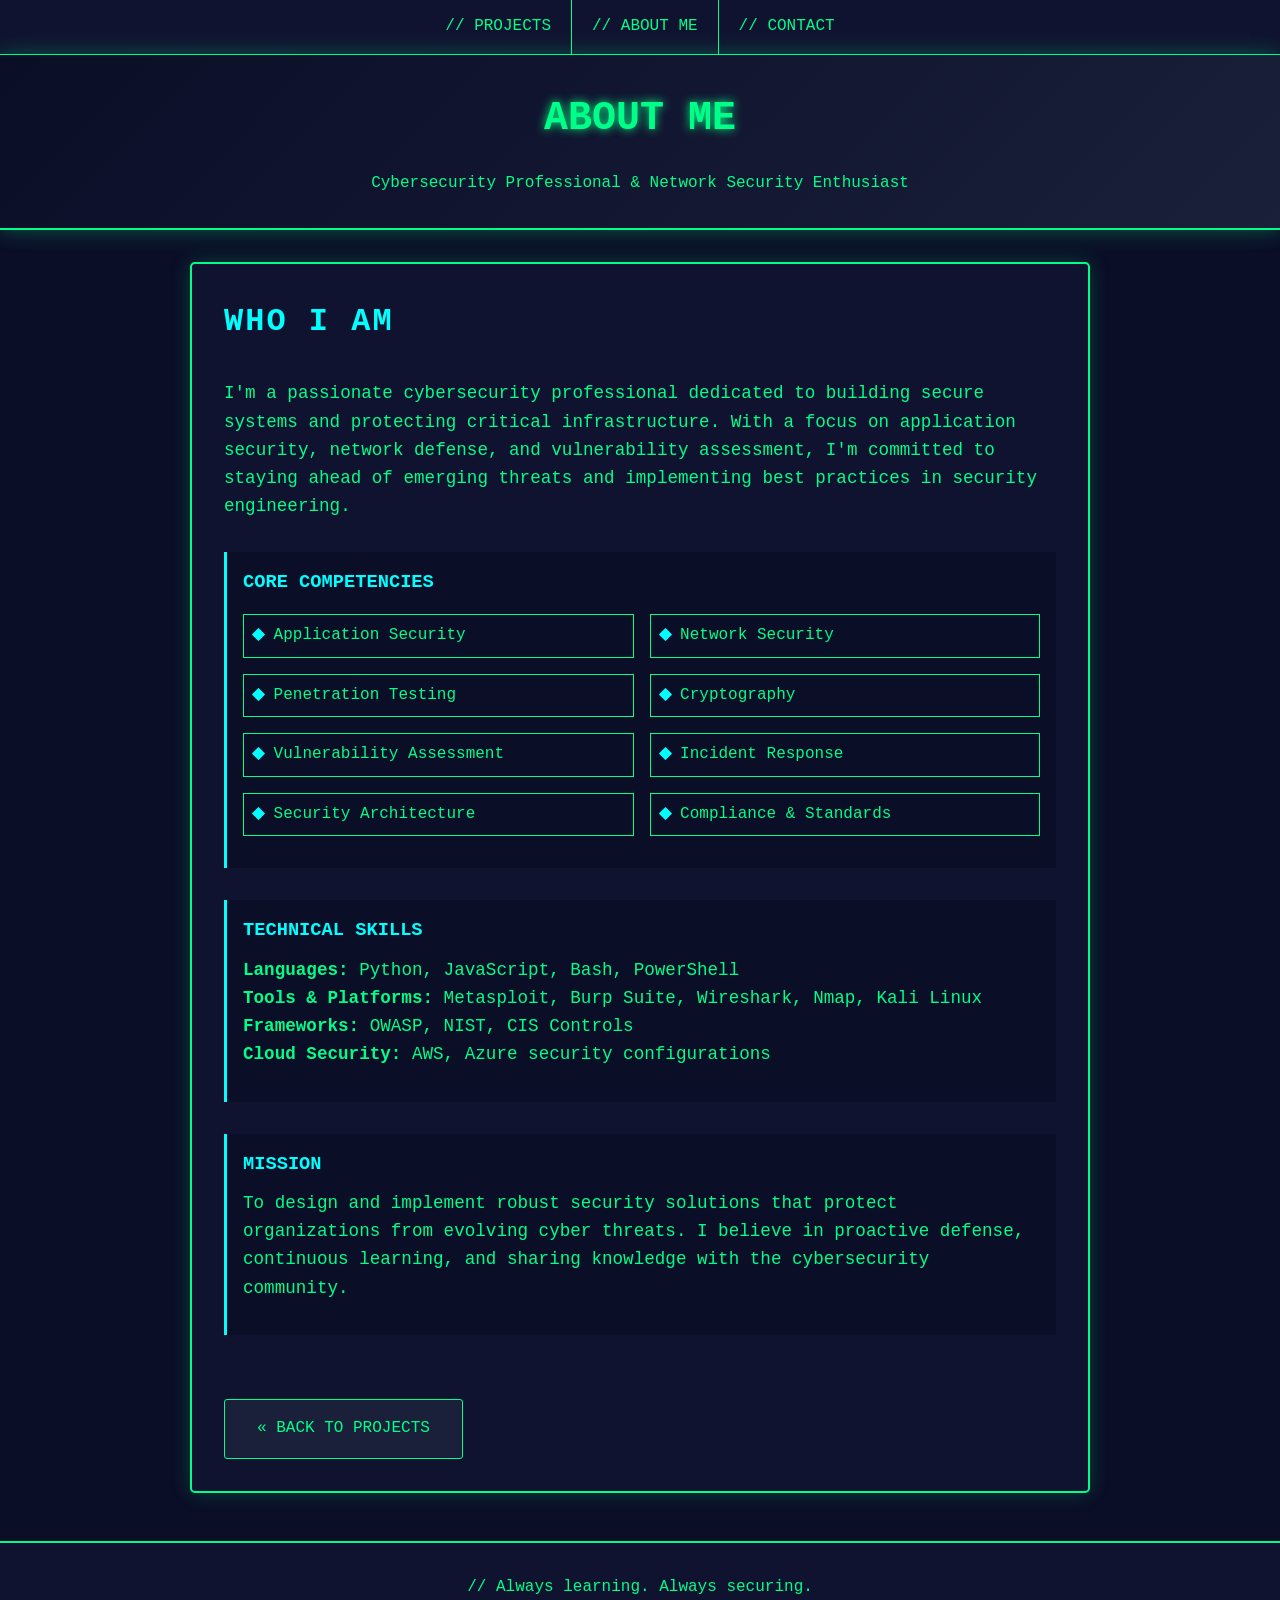
==== about.html @ 19a40cde "updated portfolio" ====
<!DOCTYPE html>
<html lang="en">
<head>
    <meta charset="UTF-8">
    <meta name="viewport" content="width=device-width, initial-scale=1.0">
    <title>About Me - Robert Walton</title>
    <style>
    * {
        margin: 0;
        padding: 0;
        box-sizing: border-box;
    }
    
    body {
        font-family: 'Courier New', monospace;
        background-color: #0a0e27;
        color: #00ff88;
        line-height: 1.6;
    }
    
    header {
        background: linear-gradient(135deg, #0a0e27 0%, #1a1f3a 100%);
        border-bottom: 2px solid #00ff88;
        padding: 2em 1em;
        text-align: center;
        box-shadow: 0 0 20px rgba(0, 255, 136, 0.3);
    }
    
    header h1 {
        font-size: 2.5em;
        text-shadow: 0 0 10px #00ff88;
        margin-bottom: 0.5em;
    }
    
    .navbar {
        background-color: #0f1330;
        border-bottom: 1px solid #00ff88;
        display: flex;
        justify-content: center;
        flex-wrap: wrap;
    }
    
    .navbar a {
        color: #00ff88;
        text-align: center;
        padding: 14px 20px;
        text-decoration: none;
        border-right: 1px solid #00ff88;
        transition: all 0.3s;
    }
    
    .navbar a:last-child {
        border-right: none;
    }
    
    .navbar a:hover {
        background-color: #1a1f3a;
        text-shadow: 0 0 10px #00ffff;
        color: #00ffff;
    }
    
    .container {
        max-width: 900px;
        margin: 2em auto;
        padding: 2em;
        background-color: #0f1330;
        border: 2px solid #00ff88;
        border-radius: 5px;
        box-shadow: 0 0 20px rgba(0, 255, 136, 0.2);
    }
    
    .container h2 {
        color: #00ffff;
        font-size: 2em;
        margin-bottom: 1em;
        text-transform: uppercase;
        letter-spacing: 2px;
    }
    
    .container p {
        margin-bottom: 1em;
        font-size: 1.1em;
    }
    
    .section {
        margin: 2em 0;
        padding: 1em;
        border-left: 3px solid #00ffff;
        background-color: #0a0e27;
    }
    
    .section h3 {
        color: #00ffff;
        margin-bottom: 0.5em;
        text-transform: uppercase;
    }
    
    .skills-list {
        list-style: none;
        margin: 1em 0;
        display: grid;
        grid-template-columns: 1fr 1fr;
        gap: 1em;
    }
    
    .skills-list li {
        padding: 0.5em;
        border: 1px solid #00ff88;
        background-color: #0a0e27;
    }
    
    .skills-list li:before {
        content: '◆ ';
        color: #00ffff;
        font-weight: bold;
    }
    
    .back-link {
        display: inline-block;
        margin-top: 2em;
        padding: 1em 2em;
        background-color: #1a1f3a;
        border: 1px solid #00ff88;
        color: #00ff88;
        text-decoration: none;
        border-radius: 3px;
        transition: all 0.3s;
    }
    
    .back-link:hover {
        background-color: #00ff88;
        color: #0f1330;
        box-shadow: 0 0 15px rgba(0, 255, 136, 0.5);
    }
    
    footer {
        background-color: #0f1330;
        border-top: 2px solid #00ff88;
        text-align: center;
        padding: 2em;
        margin-top: 3em;
        color: #00ff88;
    }
    </style>
</head>
<body>
    <div class="navbar">
        <a href="index.html">// PROJECTS</a>
        <a href="about.html">// ABOUT ME</a>
        <a href="contact.html">// CONTACT</a>
    </div>
    <header>
        <h1>ABOUT ME</h1>
        <p>Cybersecurity Professional & Network Security Enthusiast</p>
    </header>
    <div class="container">
        <h2>Who I Am</h2>
        <p>I'm a passionate cybersecurity professional dedicated to building secure systems and protecting critical infrastructure. With a focus on application security, network defense, and vulnerability assessment, I'm committed to staying ahead of emerging threats and implementing best practices in security engineering.</p>
        
        <div class="section">
            <h3>Core Competencies</h3>
            <ul class="skills-list">
                <li>Application Security</li>
                <li>Network Security</li>
                <li>Penetration Testing</li>
                <li>Cryptography</li>
                <li>Vulnerability Assessment</li>
                <li>Incident Response</li>
                <li>Security Architecture</li>
                <li>Compliance & Standards</li>
            </ul>
        </div>
        
        <div class="section">
            <h3>Technical Skills</h3>
            <p>
                <strong>Languages:</strong> Python, JavaScript, Bash, PowerShell<br>
                <strong>Tools & Platforms:</strong> Metasploit, Burp Suite, Wireshark, Nmap, Kali Linux<br>
                <strong>Frameworks:</strong> OWASP, NIST, CIS Controls<br>
                <strong>Cloud Security:</strong> AWS, Azure security configurations
            </p>
        </div>
        
        <div class="section">
            <h3>Mission</h3>
            <p>To design and implement robust security solutions that protect organizations from evolving cyber threats. I believe in proactive defense, continuous learning, and sharing knowledge with the cybersecurity community.</p>
        </div>
        
        <a href="index.html" class="back-link">« BACK TO PROJECTS</a>
    </div>
    <footer>
        <p>// Always learning. Always securing.</p>
    </footer>
</body>
</html>
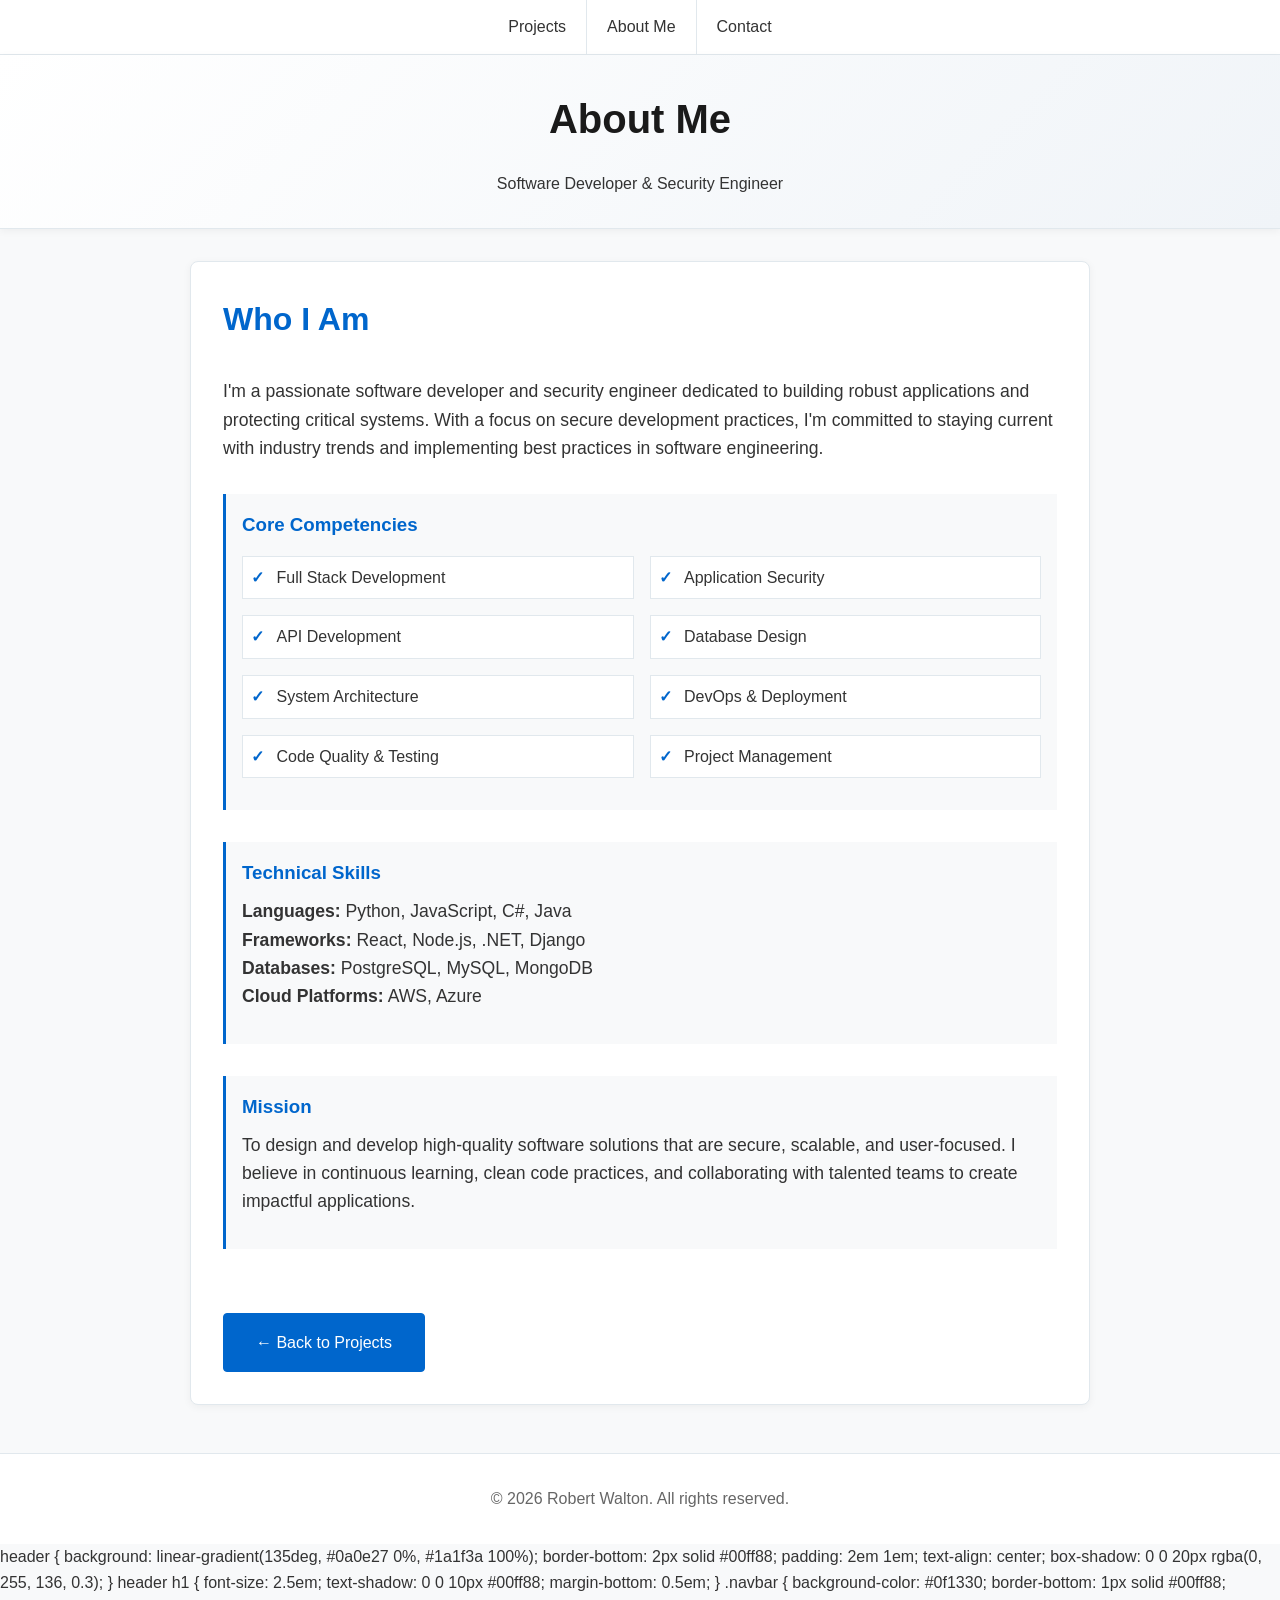
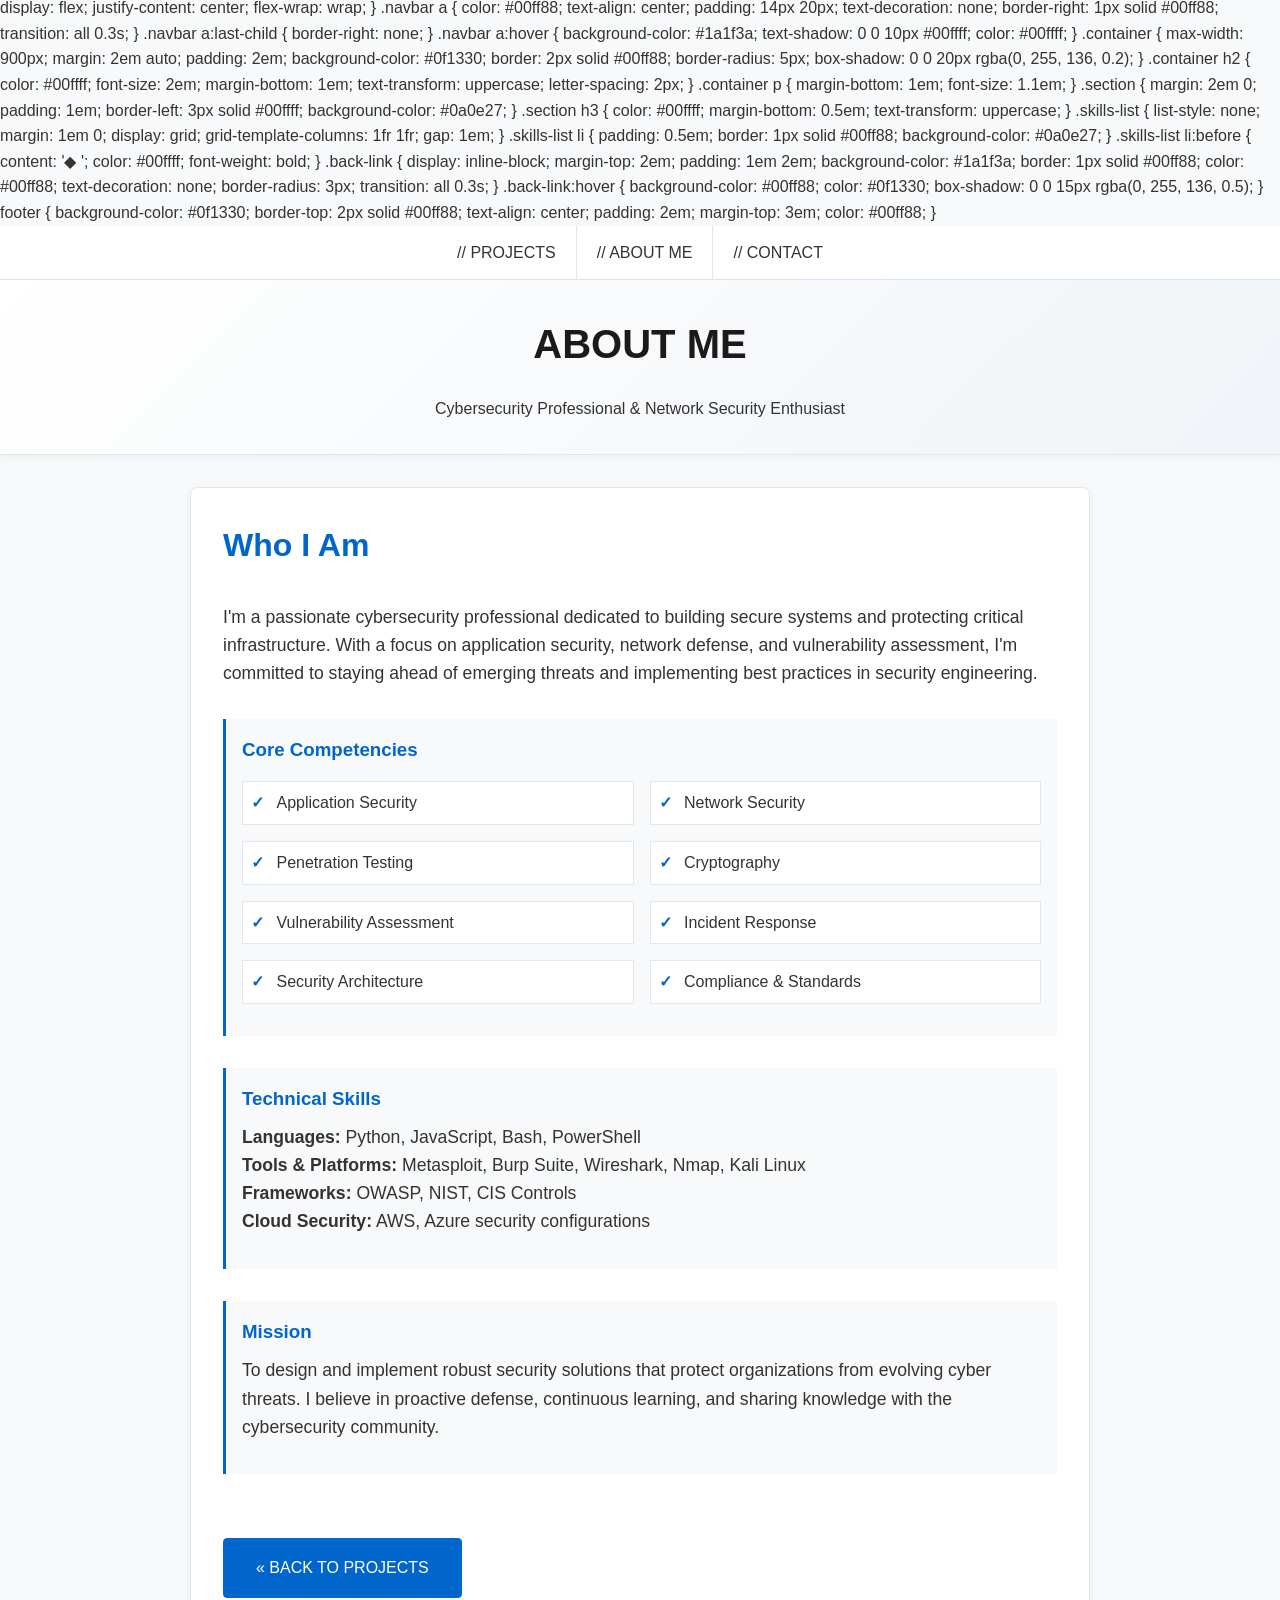
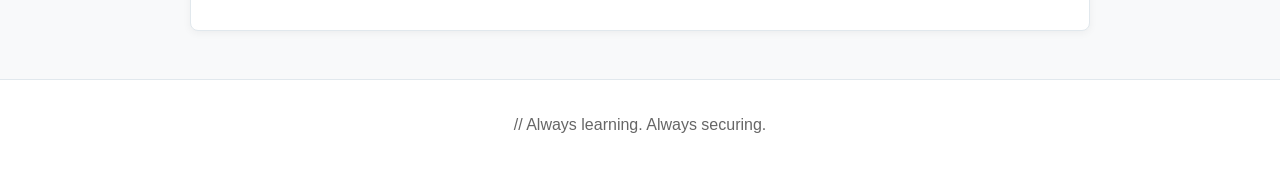
==== commit ad475198: "changes" ====
--- a/about.html
+++ b/about.html
@@ -12,11 +12,189 @@
     }
     
     body {
-        font-family: 'Courier New', monospace;
-        background-color: #0a0e27;
-        color: #00ff88;
+        font-family: -apple-system, BlinkMacSystemFont, 'Segoe UI', Roboto, 'Helvetica Neue', Arial, sans-serif;
+        background-color: #f8f9fa;
+        color: #333;
         line-height: 1.6;
     }
+    
+    header {
+        background: linear-gradient(135deg, #ffffff 0%, #f0f4f8 100%);
+        border-bottom: 1px solid #e1e8ed;
+        padding: 2em 1em;
+        text-align: center;
+        box-shadow: 0 2px 8px rgba(0, 0, 0, 0.05);
+    }
+    
+    header h1 {
+        font-size: 2.5em;
+        color: #1a1a1a;
+        margin-bottom: 0.5em;
+        font-weight: 700;
+    }
+    
+    .navbar {
+        background-color: #ffffff;
+        border-bottom: 1px solid #e1e8ed;
+        display: flex;
+        justify-content: center;
+        flex-wrap: wrap;
+        box-shadow: 0 1px 4px rgba(0, 0, 0, 0.05);
+    }
+    
+    .navbar a {
+        color: #333;
+        text-align: center;
+        padding: 14px 20px;
+        text-decoration: none;
+        border-right: 1px solid #e1e8ed;
+        transition: all 0.3s;
+        font-weight: 500;
+    }
+    
+    .navbar a:last-child {
+        border-right: none;
+    }
+    
+    .navbar a:hover {
+        background-color: #f0f4f8;
+        color: #0066cc;
+    }
+    
+    .container {
+        max-width: 900px;
+        margin: 2em auto;
+        padding: 2em;
+        background-color: #ffffff;
+        border: 1px solid #e1e8ed;
+        border-radius: 8px;
+        box-shadow: 0 2px 8px rgba(0, 0, 0, 0.05);
+    }
+    
+    .container h2 {
+        color: #0066cc;
+        font-size: 2em;
+        margin-bottom: 1em;
+        font-weight: 700;
+    }
+    
+    .container p {
+        margin-bottom: 1em;
+        font-size: 1.1em;
+    }
+    
+    .section {
+        margin: 2em 0;
+        padding: 1em;
+        border-left: 3px solid #0066cc;
+        background-color: #f8f9fa;
+    }
+    
+    .section h3 {
+        color: #0066cc;
+        margin-bottom: 0.5em;
+        font-weight: 600;
+    }
+    
+    .skills-list {
+        list-style: none;
+        margin: 1em 0;
+        display: grid;
+        grid-template-columns: 1fr 1fr;
+        gap: 1em;
+    }
+    
+    .skills-list li {
+        padding: 0.5em;
+        border: 1px solid #e1e8ed;
+        background-color: #ffffff;
+    }
+    
+    .skills-list li:before {
+        content: '✓ ';
+        color: #0066cc;
+        font-weight: bold;
+        margin-right: 0.5em;
+    }
+    
+    .back-link {
+        display: inline-block;
+        margin-top: 2em;
+        padding: 1em 2em;
+        background-color: #0066cc;
+        border: 1px solid #0066cc;
+        color: #ffffff;
+        text-decoration: none;
+        border-radius: 4px;
+        transition: all 0.3s;
+        font-weight: 500;
+    }
+    
+    .back-link:hover {
+        background-color: #0052a3;
+        box-shadow: 0 4px 12px rgba(0, 102, 204, 0.2);
+    }
+    
+    footer {
+        background-color: #ffffff;
+        border-top: 1px solid #e1e8ed;
+        text-align: center;
+        padding: 2em;
+        margin-top: 3em;
+        color: #666;
+    }
+    </style>
+</head>
+<body>
+    <div class="navbar">
+        <a href="index.html">Projects</a>
+        <a href="about.html">About Me</a>
+        <a href="contact.html">Contact</a>
+    </div>
+    <header>
+        <h1>About Me</h1>
+        <p>Software Developer & Security Engineer</p>
+    </header>
+    <div class="container">
+        <h2>Who I Am</h2>
+        <p>I'm a passionate software developer and security engineer dedicated to building robust applications and protecting critical systems. With a focus on secure development practices, I'm committed to staying current with industry trends and implementing best practices in software engineering.</p>
+        
+        <div class="section">
+            <h3>Core Competencies</h3>
+            <ul class="skills-list">
+                <li>Full Stack Development</li>
+                <li>Application Security</li>
+                <li>API Development</li>
+                <li>Database Design</li>
+                <li>System Architecture</li>
+                <li>DevOps & Deployment</li>
+                <li>Code Quality & Testing</li>
+                <li>Project Management</li>
+            </ul>
+        </div>
+        
+        <div class="section">
+            <h3>Technical Skills</h3>
+            <p>
+                <strong>Languages:</strong> Python, JavaScript, C#, Java<br>
+                <strong>Frameworks:</strong> React, Node.js, .NET, Django<br>
+                <strong>Databases:</strong> PostgreSQL, MySQL, MongoDB<br>
+                <strong>Cloud Platforms:</strong> AWS, Azure
+            </p>
+        </div>
+        
+        <div class="section">
+            <h3>Mission</h3>
+            <p>To design and develop high-quality software solutions that are secure, scalable, and user-focused. I believe in continuous learning, clean code practices, and collaborating with talented teams to create impactful applications.</p>
+        </div>
+        
+        <a href="index.html" class="back-link">← Back to Projects</a>
+    </div>
+    <footer>
+        <p>&copy; 2026 Robert Walton. All rights reserved.</p>
+    </footer>
+</body>
+</html>
     
     header {
         background: linear-gradient(135deg, #0a0e27 0%, #1a1f3a 100%);
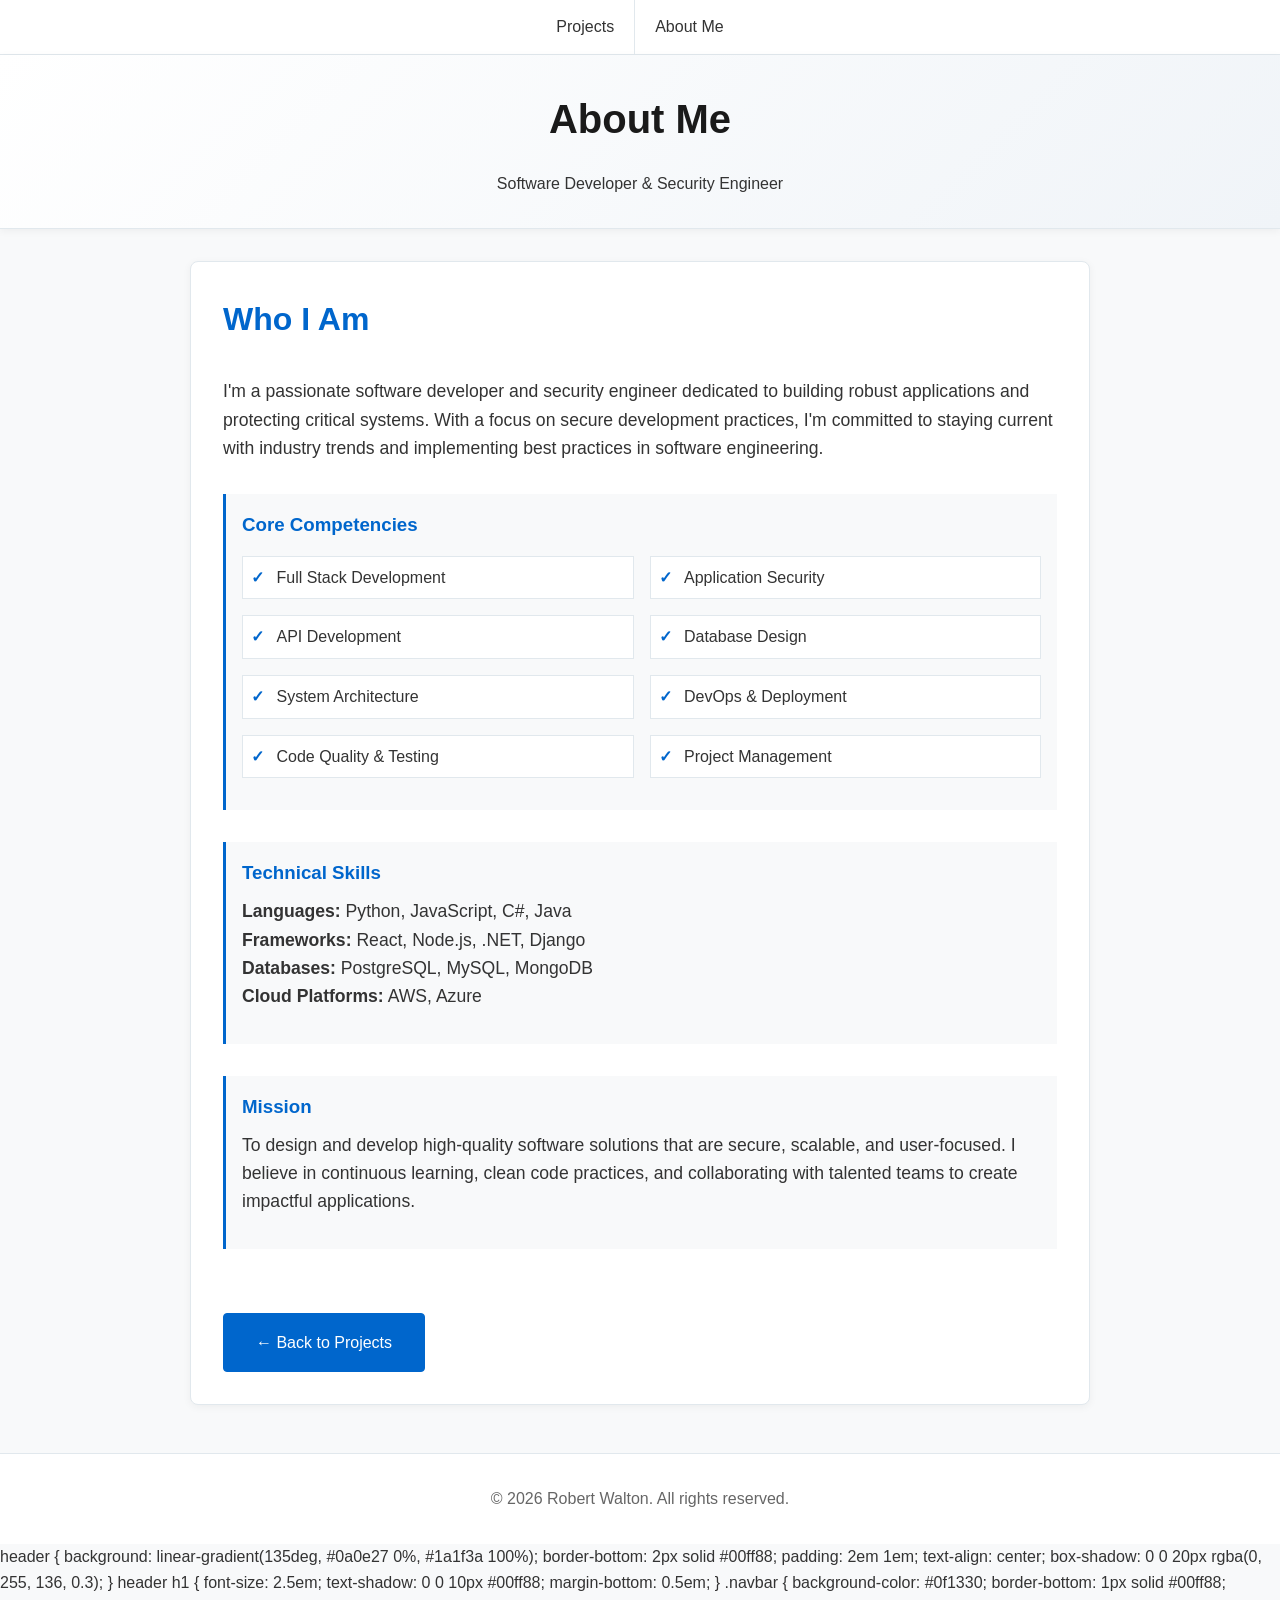
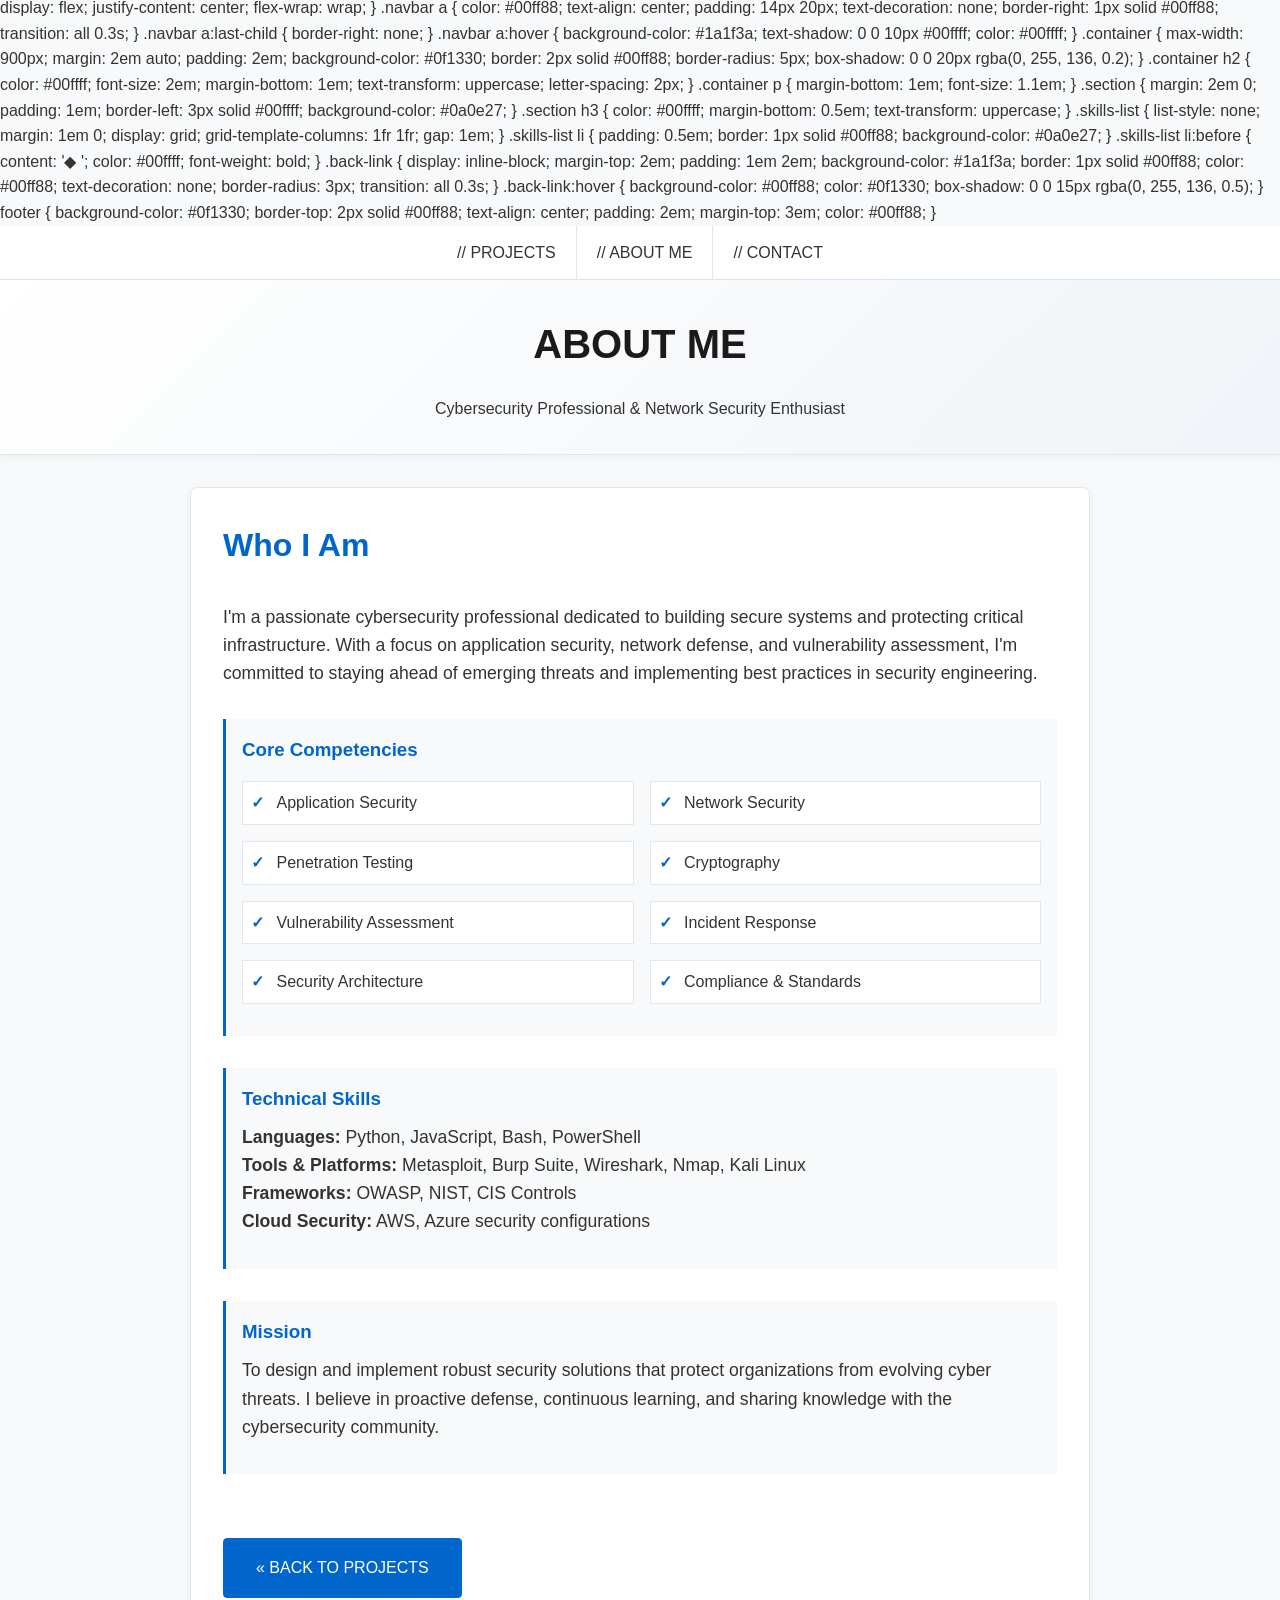
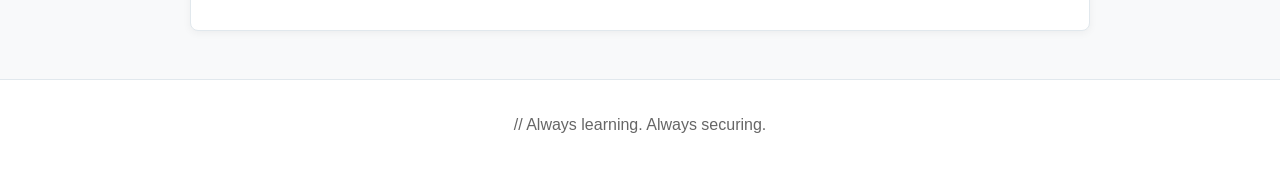
==== commit 5d14d470: "theme" ====
--- a/about.html
+++ b/about.html
@@ -149,7 +149,6 @@
     <div class="navbar">
         <a href="index.html">Projects</a>
         <a href="about.html">About Me</a>
-        <a href="contact.html">Contact</a>
     </div>
     <header>
         <h1>About Me</h1>
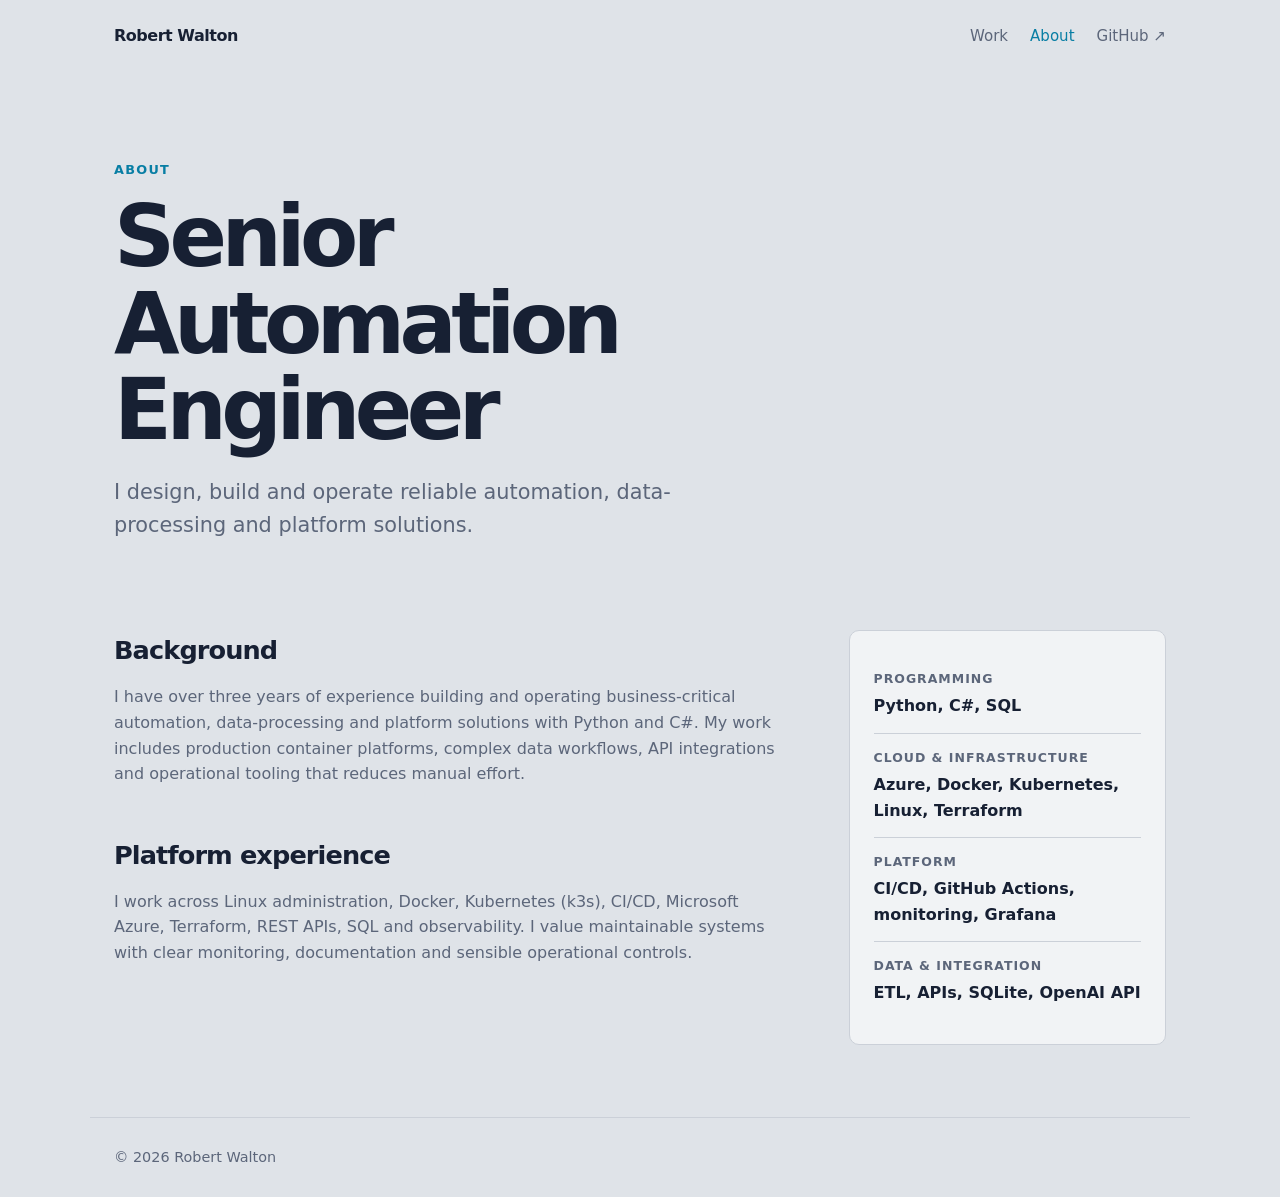
==== commit 524f511c: "Changes" ====
--- a/about.html
+++ b/about.html
@@ -1,372 +1,44 @@
-<!DOCTYPE html>
+<!doctype html>
 <html lang="en">
 <head>
-    <meta charset="UTF-8">
-    <meta name="viewport" content="width=device-width, initial-scale=1.0">
-    <title>About Me - Robert Walton</title>
-    <style>
-    * {
-        margin: 0;
-        padding: 0;
-        box-sizing: border-box;
-    }
-    
-    body {
-        font-family: -apple-system, BlinkMacSystemFont, 'Segoe UI', Roboto, 'Helvetica Neue', Arial, sans-serif;
-        background-color: #f8f9fa;
-        color: #333;
-        line-height: 1.6;
-    }
-    
-    header {
-        background: linear-gradient(135deg, #ffffff 0%, #f0f4f8 100%);
-        border-bottom: 1px solid #e1e8ed;
-        padding: 2em 1em;
-        text-align: center;
-        box-shadow: 0 2px 8px rgba(0, 0, 0, 0.05);
-    }
-    
-    header h1 {
-        font-size: 2.5em;
-        color: #1a1a1a;
-        margin-bottom: 0.5em;
-        font-weight: 700;
-    }
-    
-    .navbar {
-        background-color: #ffffff;
-        border-bottom: 1px solid #e1e8ed;
-        display: flex;
-        justify-content: center;
-        flex-wrap: wrap;
-        box-shadow: 0 1px 4px rgba(0, 0, 0, 0.05);
-    }
-    
-    .navbar a {
-        color: #333;
-        text-align: center;
-        padding: 14px 20px;
-        text-decoration: none;
-        border-right: 1px solid #e1e8ed;
-        transition: all 0.3s;
-        font-weight: 500;
-    }
-    
-    .navbar a:last-child {
-        border-right: none;
-    }
-    
-    .navbar a:hover {
-        background-color: #f0f4f8;
-        color: #0066cc;
-    }
-    
-    .container {
-        max-width: 900px;
-        margin: 2em auto;
-        padding: 2em;
-        background-color: #ffffff;
-        border: 1px solid #e1e8ed;
-        border-radius: 8px;
-        box-shadow: 0 2px 8px rgba(0, 0, 0, 0.05);
-    }
-    
-    .container h2 {
-        color: #0066cc;
-        font-size: 2em;
-        margin-bottom: 1em;
-        font-weight: 700;
-    }
-    
-    .container p {
-        margin-bottom: 1em;
-        font-size: 1.1em;
-    }
-    
-    .section {
-        margin: 2em 0;
-        padding: 1em;
-        border-left: 3px solid #0066cc;
-        background-color: #f8f9fa;
-    }
-    
-    .section h3 {
-        color: #0066cc;
-        margin-bottom: 0.5em;
-        font-weight: 600;
-    }
-    
-    .skills-list {
-        list-style: none;
-        margin: 1em 0;
-        display: grid;
-        grid-template-columns: 1fr 1fr;
-        gap: 1em;
-    }
-    
-    .skills-list li {
-        padding: 0.5em;
-        border: 1px solid #e1e8ed;
-        background-color: #ffffff;
-    }
-    
-    .skills-list li:before {
-        content: '✓ ';
-        color: #0066cc;
-        font-weight: bold;
-        margin-right: 0.5em;
-    }
-    
-    .back-link {
-        display: inline-block;
-        margin-top: 2em;
-        padding: 1em 2em;
-        background-color: #0066cc;
-        border: 1px solid #0066cc;
-        color: #ffffff;
-        text-decoration: none;
-        border-radius: 4px;
-        transition: all 0.3s;
-        font-weight: 500;
-    }
-    
-    .back-link:hover {
-        background-color: #0052a3;
-        box-shadow: 0 4px 12px rgba(0, 102, 204, 0.2);
-    }
-    
-    footer {
-        background-color: #ffffff;
-        border-top: 1px solid #e1e8ed;
-        text-align: center;
-        padding: 2em;
-        margin-top: 3em;
-        color: #666;
-    }
-    </style>
+  <meta charset="utf-8">
+  <meta name="viewport" content="width=device-width, initial-scale=1">
+  <meta name="description" content="Professional background for Robert Walton, Senior Automation Engineer.">
+  <title>About — Robert Walton</title>
+  <link rel="stylesheet" href="styles.css">
 </head>
 <body>
-    <div class="navbar">
-        <a href="index.html">Projects</a>
-        <a href="about.html">About Me</a>
-    </div>
-    <header>
-        <h1>About Me</h1>
-        <p>Software Developer & Security Engineer</p>
-    </header>
-    <div class="container">
-        <h2>Who I Am</h2>
-        <p>I'm a passionate software developer and security engineer dedicated to building robust applications and protecting critical systems. With a focus on secure development practices, I'm committed to staying current with industry trends and implementing best practices in software engineering.</p>
-        
-        <div class="section">
-            <h3>Core Competencies</h3>
-            <ul class="skills-list">
-                <li>Full Stack Development</li>
-                <li>Application Security</li>
-                <li>API Development</li>
-                <li>Database Design</li>
-                <li>System Architecture</li>
-                <li>DevOps & Deployment</li>
-                <li>Code Quality & Testing</li>
-                <li>Project Management</li>
-            </ul>
-        </div>
-        
-        <div class="section">
-            <h3>Technical Skills</h3>
-            <p>
-                <strong>Languages:</strong> Python, JavaScript, C#, Java<br>
-                <strong>Frameworks:</strong> React, Node.js, .NET, Django<br>
-                <strong>Databases:</strong> PostgreSQL, MySQL, MongoDB<br>
-                <strong>Cloud Platforms:</strong> AWS, Azure
-            </p>
-        </div>
-        
-        <div class="section">
-            <h3>Mission</h3>
-            <p>To design and develop high-quality software solutions that are secure, scalable, and user-focused. I believe in continuous learning, clean code practices, and collaborating with talented teams to create impactful applications.</p>
-        </div>
-        
-        <a href="index.html" class="back-link">← Back to Projects</a>
-    </div>
-    <footer>
-        <p>&copy; 2026 Robert Walton. All rights reserved.</p>
-    </footer>
+  <header class="site-header">
+    <a class="brand" href="index.html">Robert Walton</a>
+    <nav class="site-nav" aria-label="Primary navigation">
+      <a href="index.html#work">Work</a>
+      <a href="about.html" aria-current="page">About</a>
+      <a href="https://github.com/RobWalton1" target="_blank" rel="noreferrer">GitHub ↗</a>
+    </nav>
+  </header>
+  <main>
+    <section class="page-intro">
+      <p class="eyebrow">About</p>
+      <h1>Senior Automation Engineer</h1>
+      <p class="lead">I design, build and operate reliable automation, data-processing and platform solutions.</p>
+    </section>
+    <section class="content case-study">
+      <div>
+        <h2>Background</h2>
+        <p>I have over three years of experience building and operating business-critical automation, data-processing and platform solutions with Python and C#. My work includes production container platforms, complex data workflows, API integrations and operational tooling that reduces manual effort.</p>
+        <h2>Platform experience</h2>
+        <p>I work across Linux administration, Docker, Kubernetes (k3s), CI/CD, Microsoft Azure, Terraform, REST APIs, SQL and observability. I value maintainable systems with clear monitoring, documentation and sensible operational controls.</p>
+      </div>
+      <aside>
+        <dl class="details">
+          <div><dt>Programming</dt><dd>Python, C#, SQL</dd></div>
+          <div><dt>Cloud & infrastructure</dt><dd>Azure, Docker, Kubernetes, Linux, Terraform</dd></div>
+          <div><dt>Platform</dt><dd>CI/CD, GitHub Actions, monitoring, Grafana</dd></div>
+          <div><dt>Data & integration</dt><dd>ETL, APIs, SQLite, OpenAI API</dd></div>
+        </dl>
+      </aside>
+    </section>
+  </main>
+  <footer>© 2026 Robert Walton</footer>
 </body>
 </html>
-    
-    header {
-        background: linear-gradient(135deg, #0a0e27 0%, #1a1f3a 100%);
-        border-bottom: 2px solid #00ff88;
-        padding: 2em 1em;
-        text-align: center;
-        box-shadow: 0 0 20px rgba(0, 255, 136, 0.3);
-    }
-    
-    header h1 {
-        font-size: 2.5em;
-        text-shadow: 0 0 10px #00ff88;
-        margin-bottom: 0.5em;
-    }
-    
-    .navbar {
-        background-color: #0f1330;
-        border-bottom: 1px solid #00ff88;
-        display: flex;
-        justify-content: center;
-        flex-wrap: wrap;
-    }
-    
-    .navbar a {
-        color: #00ff88;
-        text-align: center;
-        padding: 14px 20px;
-        text-decoration: none;
-        border-right: 1px solid #00ff88;
-        transition: all 0.3s;
-    }
-    
-    .navbar a:last-child {
-        border-right: none;
-    }
-    
-    .navbar a:hover {
-        background-color: #1a1f3a;
-        text-shadow: 0 0 10px #00ffff;
-        color: #00ffff;
-    }
-    
-    .container {
-        max-width: 900px;
-        margin: 2em auto;
-        padding: 2em;
-        background-color: #0f1330;
-        border: 2px solid #00ff88;
-        border-radius: 5px;
-        box-shadow: 0 0 20px rgba(0, 255, 136, 0.2);
-    }
-    
-    .container h2 {
-        color: #00ffff;
-        font-size: 2em;
-        margin-bottom: 1em;
-        text-transform: uppercase;
-        letter-spacing: 2px;
-    }
-    
-    .container p {
-        margin-bottom: 1em;
-        font-size: 1.1em;
-    }
-    
-    .section {
-        margin: 2em 0;
-        padding: 1em;
-        border-left: 3px solid #00ffff;
-        background-color: #0a0e27;
-    }
-    
-    .section h3 {
-        color: #00ffff;
-        margin-bottom: 0.5em;
-        text-transform: uppercase;
-    }
-    
-    .skills-list {
-        list-style: none;
-        margin: 1em 0;
-        display: grid;
-        grid-template-columns: 1fr 1fr;
-        gap: 1em;
-    }
-    
-    .skills-list li {
-        padding: 0.5em;
-        border: 1px solid #00ff88;
-        background-color: #0a0e27;
-    }
-    
-    .skills-list li:before {
-        content: '◆ ';
-        color: #00ffff;
-        font-weight: bold;
-    }
-    
-    .back-link {
-        display: inline-block;
-        margin-top: 2em;
-        padding: 1em 2em;
-        background-color: #1a1f3a;
-        border: 1px solid #00ff88;
-        color: #00ff88;
-        text-decoration: none;
-        border-radius: 3px;
-        transition: all 0.3s;
-    }
-    
-    .back-link:hover {
-        background-color: #00ff88;
-        color: #0f1330;
-        box-shadow: 0 0 15px rgba(0, 255, 136, 0.5);
-    }
-    
-    footer {
-        background-color: #0f1330;
-        border-top: 2px solid #00ff88;
-        text-align: center;
-        padding: 2em;
-        margin-top: 3em;
-        color: #00ff88;
-    }
-    </style>
-</head>
-<body>
-    <div class="navbar">
-        <a href="index.html">// PROJECTS</a>
-        <a href="about.html">// ABOUT ME</a>
-        <a href="contact.html">// CONTACT</a>
-    </div>
-    <header>
-        <h1>ABOUT ME</h1>
-        <p>Cybersecurity Professional & Network Security Enthusiast</p>
-    </header>
-    <div class="container">
-        <h2>Who I Am</h2>
-        <p>I'm a passionate cybersecurity professional dedicated to building secure systems and protecting critical infrastructure. With a focus on application security, network defense, and vulnerability assessment, I'm committed to staying ahead of emerging threats and implementing best practices in security engineering.</p>
-        
-        <div class="section">
-            <h3>Core Competencies</h3>
-            <ul class="skills-list">
-                <li>Application Security</li>
-                <li>Network Security</li>
-                <li>Penetration Testing</li>
-                <li>Cryptography</li>
-                <li>Vulnerability Assessment</li>
-                <li>Incident Response</li>
-                <li>Security Architecture</li>
-                <li>Compliance & Standards</li>
-            </ul>
-        </div>
-        
-        <div class="section">
-            <h3>Technical Skills</h3>
-            <p>
-                <strong>Languages:</strong> Python, JavaScript, Bash, PowerShell<br>
-                <strong>Tools & Platforms:</strong> Metasploit, Burp Suite, Wireshark, Nmap, Kali Linux<br>
-                <strong>Frameworks:</strong> OWASP, NIST, CIS Controls<br>
-                <strong>Cloud Security:</strong> AWS, Azure security configurations
-            </p>
-        </div>
-        
-        <div class="section">
-            <h3>Mission</h3>
-            <p>To design and implement robust security solutions that protect organizations from evolving cyber threats. I believe in proactive defense, continuous learning, and sharing knowledge with the cybersecurity community.</p>
-        </div>
-        
-        <a href="index.html" class="back-link">« BACK TO PROJECTS</a>
-    </div>
-    <footer>
-        <p>// Always learning. Always securing.</p>
-    </footer>
-</body>
-</html>
--- a/styles.css
+++ b/styles.css
@@ -0,0 +1,52 @@
+:root {
+  --ink: #172033;
+  --muted: #5c667a;
+  --line: #cbd0d8;
+  --surface: #f1f3f5;
+  --canvas: #dfe3e8;
+  --accent: #087ea4;
+  --accent-dark: #05627f;
+  --azure: #0078d4;
+}
+
+* { box-sizing: border-box; }
+html { scroll-behavior: smooth; }
+body { margin: 0; color: var(--ink); background: var(--canvas); font-family: Inter, ui-sans-serif, system-ui, -apple-system, BlinkMacSystemFont, "Segoe UI", sans-serif; line-height: 1.6; }
+a { color: inherit; }
+.site-header { max-width: 1100px; min-height: 72px; margin: auto; padding: 0 24px; display: flex; align-items: center; justify-content: space-between; gap: 24px; }
+.brand { font-weight: 750; letter-spacing: -.03em; text-decoration: none; }
+.site-nav { display: flex; align-items: center; gap: 22px; }
+.site-nav a { color: var(--muted); text-decoration: none; font-size: .94rem; }
+.site-nav a:hover, .site-nav a[aria-current="page"] { color: var(--accent); }
+.hero, .page-intro { max-width: 1100px; margin: auto; padding: 88px 24px 58px; }
+.eyebrow { margin: 0 0 14px; color: var(--accent); font-size: .8rem; font-weight: 750; letter-spacing: .1em; text-transform: uppercase; }
+h1, h2, h3, p { margin-top: 0; }
+h1 { max-width: 800px; margin-bottom: 22px; font-size: clamp(2.6rem, 7vw, 5.3rem); line-height: 1.02; letter-spacing: -.065em; }
+.lead { max-width: 640px; margin-bottom: 30px; color: var(--muted); font-size: clamp(1.1rem, 2vw, 1.3rem); }
+.button { display: inline-block; padding: 11px 17px; border-radius: 7px; background: var(--ink); color: white; font-weight: 650; text-decoration: none; }
+.button:hover { background: var(--accent-dark); }
+.content { max-width: 1100px; margin: auto; padding: 0 24px 72px; }
+.section-heading { display: flex; justify-content: space-between; align-items: baseline; margin-bottom: 18px; }
+h2 { margin-bottom: 0; font-size: 1.6rem; letter-spacing: -.035em; }
+.project-grid { display: grid; grid-template-columns: repeat(3, 1fr); gap: 16px; }
+.project-card { min-height: 260px; padding: 25px; border: 1px solid var(--line); border-radius: 10px; background: var(--surface); text-decoration: none; transition: transform .18s ease, border-color .18s ease, box-shadow .18s ease; }
+.project-card:hover { transform: translateY(-3px); border-color: #adcbd7; box-shadow: 0 12px 30px rgba(23, 32, 51, .08); }
+.project-card--azure { border-top: 4px solid var(--azure); }
+.project-type { display: block; margin-bottom: 38px; color: var(--accent); font-size: .78rem; font-weight: 750; letter-spacing: .08em; text-transform: uppercase; }
+.project-card h3 { margin-bottom: 10px; font-size: 1.35rem; letter-spacing: -.03em; }
+.project-card p { color: var(--muted); }
+.project-link { display: block; margin-top: 24px; font-size: .9rem; font-weight: 700; }
+.case-study { display: grid; grid-template-columns: minmax(0, 1.7fr) minmax(230px, .8fr); gap: 60px; }
+.case-study h2 { margin: 48px 0 13px; }
+.case-study h2:first-child { margin-top: 0; }
+.case-study p { color: var(--muted); }
+.details { margin: 0; padding: 24px; border-radius: 10px; background: var(--surface); border: 1px solid var(--line); }
+.details div { padding: 14px 0; border-bottom: 1px solid var(--line); }
+.details div:last-child { border-bottom: 0; }
+.details dt { color: var(--muted); font-size: .78rem; font-weight: 700; letter-spacing: .08em; text-transform: uppercase; }
+.details dd { margin: 4px 0 0; font-weight: 650; }
+.tags { display: flex; flex-wrap: wrap; gap: 8px; padding: 0; list-style: none; }
+.tags li { padding: 6px 10px; border: 1px solid var(--line); border-radius: 999px; color: var(--muted); font-size: .88rem; }
+.note { padding: 16px 18px; border-left: 3px solid var(--azure); background: #e5edf4; color: #30465e !important; }
+footer { max-width: 1100px; margin: auto; padding: 28px 24px; border-top: 1px solid var(--line); color: var(--muted); font-size: .9rem; }
+@media (max-width: 720px) { .site-header { min-height: 64px; padding: 0 18px; } .site-nav { gap: 14px; } .hero, .page-intro { padding: 60px 18px 42px; } .content { padding: 0 18px 52px; } .project-grid, .case-study { grid-template-columns: 1fr; } .case-study { gap: 28px; } .details { grid-row: 1; } }
